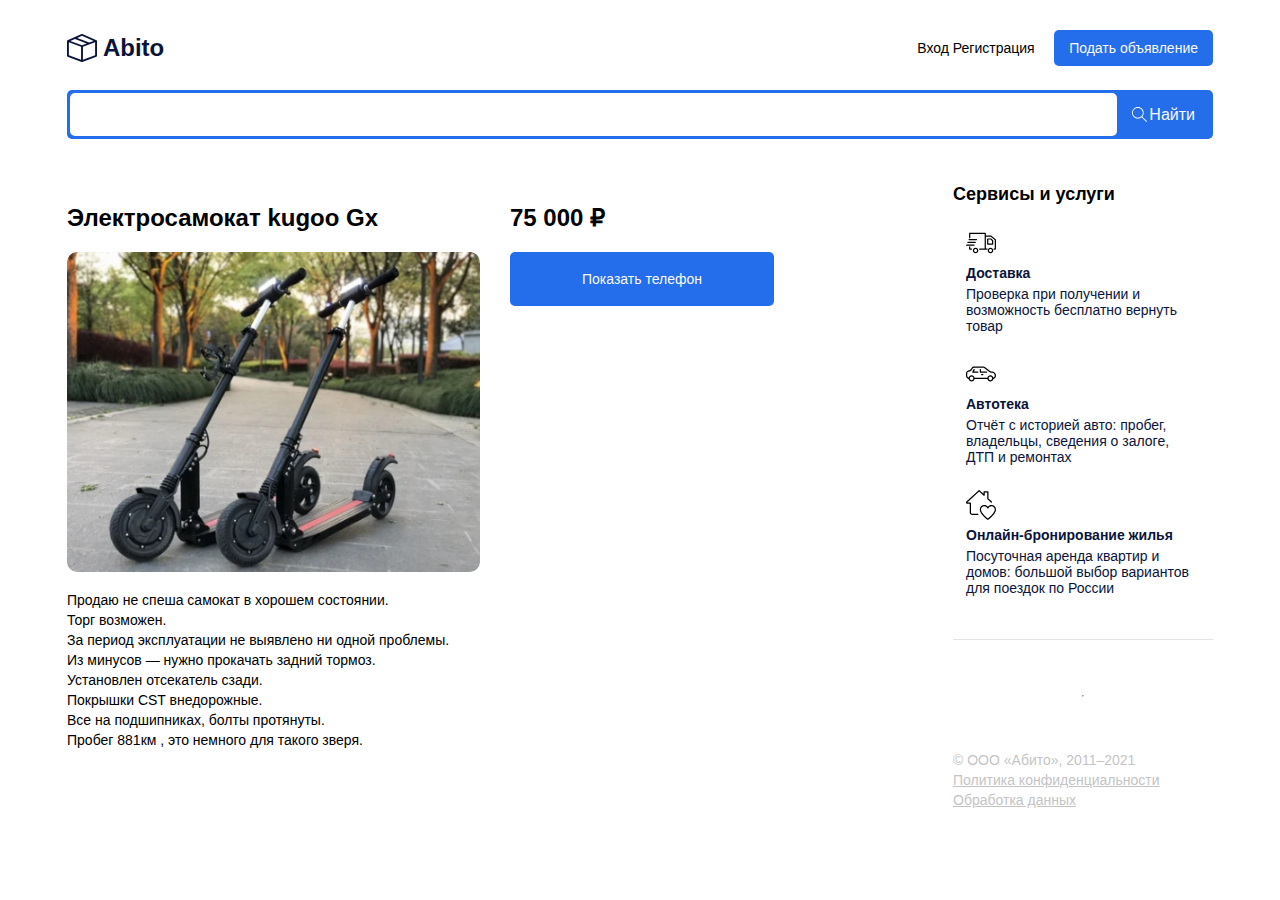
==== product.html @ 60b6348a "second commit" ====
<!DOCTYPE html>
<html lang="en">
  <head>
    <meta charset="UTF-8" />
    <meta name="viewport" content="width=device-width, initial-scale=1.0" />
    <link rel="stylesheet" href="./style.css" />
    <title>AbitoOnReact</title>
  </head>
  <body>
    <header class="header">
      <div class="container">
        <div class="header-box">
          <a href="/index.html" class="header-logo">
            <img src="./images/Vector.svg" alt="logo" />
            <span>Abito</span>
          </a>
          <div class="header-controls">
            <button class="button btn-outline">Вход Регистрация</button>
            <button class="button btn-primary">Подать объявление</button>
          </div>
          <div class="header-burger">
            <img src="./images/burger.svg" alt="burger" />
          </div>
        </div>
      </div>
    </header>
    <main>
      <section class="search">
        <div class="container">
          <div class="search-box">
            <input type="text" />
            <button class="button btn-primary search-btn">
              <img
                class="search-btn__icon"
                src="./images/search.svg"
                alt="search"
              />
              <span class="search-btn__text">Найти</span>
            </button>
          </div>
        </div>
      </section>
      <section class="content">
        <div class="container">
          <div class="content-box">
            <div class="content-product">
              <div class="content-product__left">
                <h2 class="content-product__title">Электросамокат kugoo Gx</h2>
                <div class="content-product__image">
                  <img src="./images/Rectangle 3.jpeg" alt="" />
                </div>
                <p class="content-product__text">
                  Продаю не спеша самокат в хорошем состоянии.<br />
                  Торг возможен.<br />
                  За период эксплуатации не выявлено ни одной проблемы.<br />
                  Из минусов — нужно прокачать задний тормоз.<br />
                  Установлен отсекатель сзади.<br />
                  Покрышки CST внедорожные.<br />
                  Все на подшипниках, болты протянуты.<br />
                  Пробег 881км , это немного для такого зверя.
                </p>
              </div>
              <div class="content-product__right">
                <h2 class="content-product__price">75 000 ₽</h2>
                <button class="button btn-primary btn-product">
                  Показать телефон
                </button>
              </div>
            </div>
            <div class="content-side">
              <h3 class="content-side__title">Сервисы и услуги</h3>
              <div class="content-side__box">
                <div class="content-side__list">
                  <div class="content-side__list-item">
                    <img
                      src="./images/001-delivery-truck.svg"
                      class="content-side__list-item_img"
                      alt=""
                    />
                    <h5 class="content-side__list-item_title">Доставка</h5>
                    <p class="content-side__list-item_text">
                      Проверка при получении и возможность бесплатно вернуть
                      товар
                    </p>
                  </div>
                  <div class="content-side__list-item">
                    <img
                      src="./images/002-sedan.svg"
                      class="content-side__list-item_img"
                      alt=""
                    />
                    <h5 class="content-side__list-item_title">Автотека</h5>
                    <p class="content-side__list-item_text">
                      Отчёт с историей авто: пробег, владельцы, сведения о
                      залоге, ДТП и ремонтах
                    </p>
                  </div>
                  <div class="content-side__list-item">
                    <img
                      src="./images/love1.svg"
                      class="content-side__list-item_img"
                      alt=""
                    />
                    <h5 class="content-side__list-item_title">
                      Онлайн-бронирование жилья
                    </h5>
                    <p class="content-side__list-item_text">
                      Посуточная аренда квартир и домов: большой выбор вариантов
                      для поездок по России
                    </p>
                  </div>
                </div>

                <hr />
                <div class="content-side__footer">
                  <p class="content-side__footer--item">
                    © ООО «Абито», 2011–2021
                  </p>
                  <a href="#" class="content-side__footer--item"
                    >Политика конфиденциальности</a
                  >
                  <a href="#" class="content-side__footer--item"
                    >Обработка данных</a
                  >
                </div>
              </div>
            </div>
          </div>
        </div>
      </section>
    </main>
  </body>
</html>
---- style.css ----
* {
  box-sizing: border-box;
}
body {
  margin: 0;
  font-family: sans-serif;
}
.container {
  max-width: 1170px;
  padding: 0 12px;
  margin: 0 auto;
}
.header{
  padding-top: 30px;
  padding-bottom: 24px;
}
.header-box{
  display: flex;
  justify-content: space-between;
  align-items: center;
}
.header-logo{
  display: flex;
  justify-content: flex-start;
  align-items: center;
  text-decoration: none;
  cursor: pointer;
  color:rgb(10, 20, 58);
}
.header-logo span{
  line-height: 28px;
  font-size: 24px;
  font-weight: 700;
  font-family: sans-serif;
  margin-left: 6px;
}
.header-burger{
  width: 30px;
  height: 19px;
  display: none;
}
.button{
  line-height: 16px;
  font-size: 14px;
  font-weight: 400;
  padding: 10px 15px;
  border-radius: 5px;
  border: none;
  cursor: pointer;
}
.btn-outline{
  background-color: transparent;

}
.btn-primary{
  background-color: rgb(37, 110, 235);
  color: rgb(250, 250, 250);
}
.search{
  margin-bottom: 45px;
}
.search-box{
  width: 100%;
  border-radius: 5px;
  background-color: rgb(37, 110, 235);
  padding: 3px;
  display: flex;
  align-items:center;
  justify-content: flex-start;
}
.search-box input{
  flex-grow: 1;
  min-width: 0;
  padding: 14px 22px;
  border-radius: 5px;
  outline: none;
  border: none;
}
.search-btn{
  display: flex;
  align-items: center;
}
.search-btn .search-btn__icon{
  width: 15px;
  height: 15px;
}
.search-btn .search-btn__text{
  margin-left: 2px;
  font-size: 16px;
  line-height: 19px;
}
.content{
  padding-bottom: 50px;
}
.content-box{
  display: flex;
  justify-content: space-between;
  gap: 30px;
}
.content-main{
  flex-grow: 1;
}
.content-side{
  width: 260px;
  min-width: 260px;
}
.content-main__title{
  font-size: 24px;
  line-height: 28px;
  margin-top: 0;
  margin-bottom: 25px;
}
.content-main__list{
  display: flex;
  justify-content: space-between;
  flex-wrap: wrap;
  row-gap: 30px;
}
.content-main__list-item{
  width: calc((100% - 60px)/3);
  display: flex;
  flex-direction: column;
  align-items: flex-start;
  border-radius: 10px;
  overflow: hidden;
  cursor: pointer;
  text-decoration: none;
}
.content-main__list-item:hover .content-main__list-item-title{
  color: rgb(37, 110, 235);

}
.content-main__list-item_image{
  width: 100%;
  display: flex;
}
.content-main__list-item_image img{
  width: 100%;
  background-size: contain;
}
.content-main__list-item-title{
  margin-top: 15px;
  margin-bottom: 5px;
  font-size: 16px;
  line-height: 19px;
  color: rgb(10, 20, 58);

}

.content-main__list-item strong{
  font-size: 16px;
  line-height: 19px;
  font-weight: 700;
  color: rgb(10, 20, 58);
  margin-bottom: 10px;
}
.content-main__list-item_descr-block{
  display: flex;
  flex-direction: column;
  align-items: flex-start;
  gap: 4px;
}
.content-main__list-item_descr-block span{
  font-size: 14px;
  line-height: 16px;
  font-weight: 400;
  color: rgb(196, 196, 196);
}
.content-side__title{
  font-size: 18px;
  line-height: 21px;
  margin-top: 0;
  margin-bottom: 23px;
}
.content-side__box{
  display: flex;
  flex-direction: column;
  justify-content: space-between;
  height: 100%;
}
.content-side__list{
  display: flex;
  flex-direction: column;
  gap: 25px;
  height: fit-content;
  border-bottom: 1px solid rgb(229, 229, 229);
  padding-bottom: 43px;
}
.content-side__list-item{
  display: flex;
  flex-direction: column;
  align-items: flex-start;
  padding-left: 13px;
  padding-right: 15px;
}
.content-side__list-item_img{
}
.content-side__list-item_title{
  font-size: 14px;
  line-height: 16px;
  font-weight: 700;
  color: rgb(10, 20, 58);
  margin-bottom: 5px;
  margin-top: 7px;
}
.content-side__list-item_text{
  font-size: 14px;
  line-height: 16px;
  font-weight: normal;
  color: rgb(10, 20, 58);
  margin: 0;
}
.content-side__footer{
  display: flex;
  flex-direction: column;
  gap: 4px;
}
.content-side__footer--item{
  font-size: 14px;
  line-height: 16px;
  color:rgb(196, 196, 196);
  margin: 0;
}
.content-product{
  display: flex;
  flex-grow: 1;
  gap: 30px;
}
.content-product__title .content-product__price{
  font-size: 24px;
  line-height: 28px;
  font-weight: 700;
  color: rgb(10, 20, 58);
}
.content-product__left{
  flex-basis: 50%;
}
.content-product__image img{
  width: 100%;
  border-radius: 10px;
}
.content-product__right{
  flex-basis: 50%;

}
.btn-product{
  width: 264px;
  height: 54px;
}
.content-product__text{
  font-size: 14px;
  line-height: 20px;
}
@media (max-width: 1200px) {
  .container{
    max-width: 930px;
  }
  .content-main__list-item{
    width: calc((100% - 30px)/2);
  }
}
@media (max-width: 991px) {
  .container{
    max-width: 730px;
  }
  .content-box{
    flex-direction: column;
  }
  .content-main{
    width: 100%;
  }
  .conent-side{
    width: 100%;
    min-width: none;
  }
  .content-product{
    width: 100%;
    flex-direction: column;
  }
  .content-product__left{
    width: 100%;
    flex-basis: 100%;
  }
  .content-product__right{
    width: 100%;
    flex-basis: 100%;
  }
}

@media (max-width: 786px) {
  .container{
    max-width: 100%;
  }
  .header-controls{
    display: none;
  }
  .header-burger{
  display: block;
  }
  .search-btn .search-btn__text{
    display: none;
  }
}
@media (max-width: 480px) {
  .content-main__list-item{
    width: 100%;
  }
}
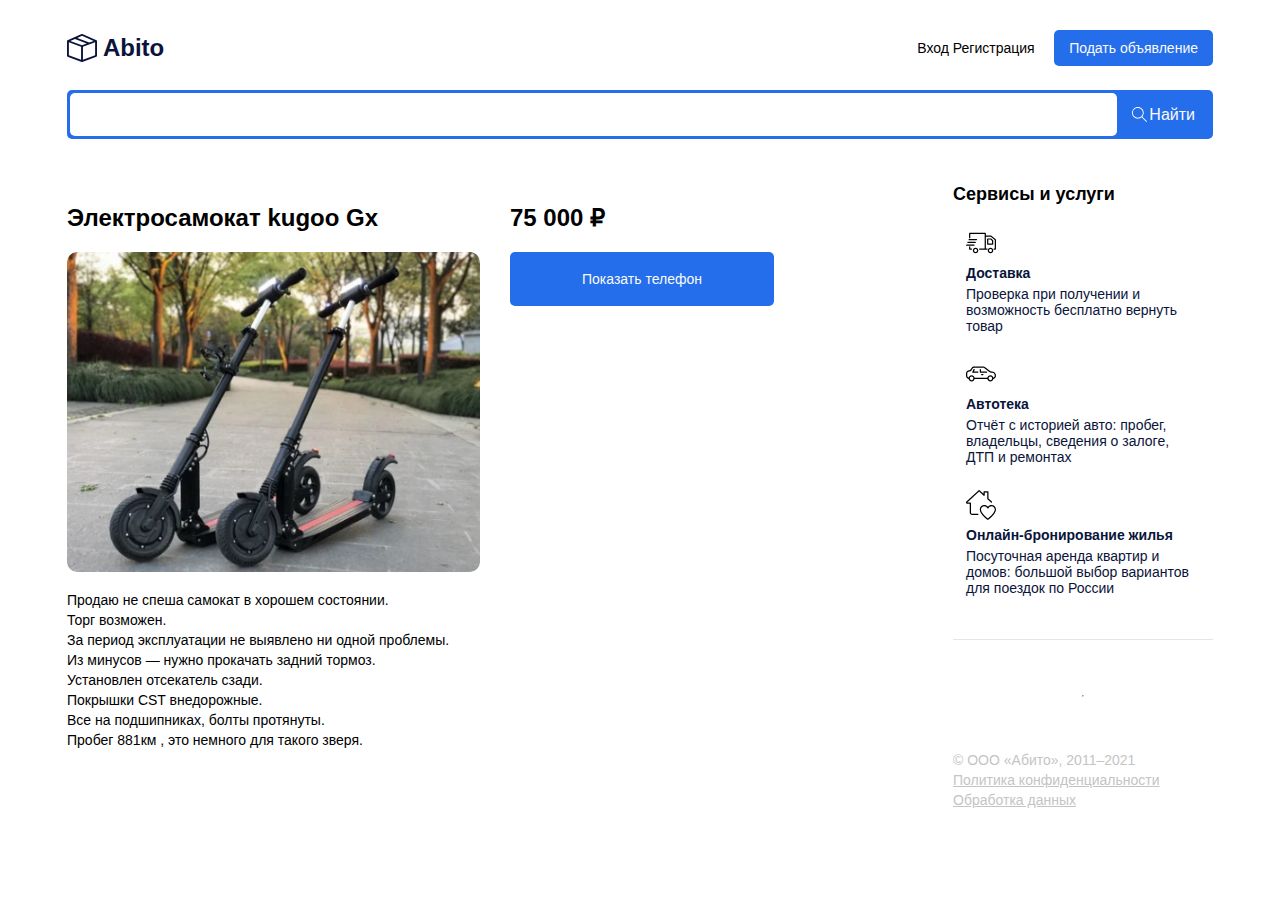
==== commit 4aba9457: "delete AbitoOnReact/index.html" ====
(no text change in the page or its own stylesheets)
